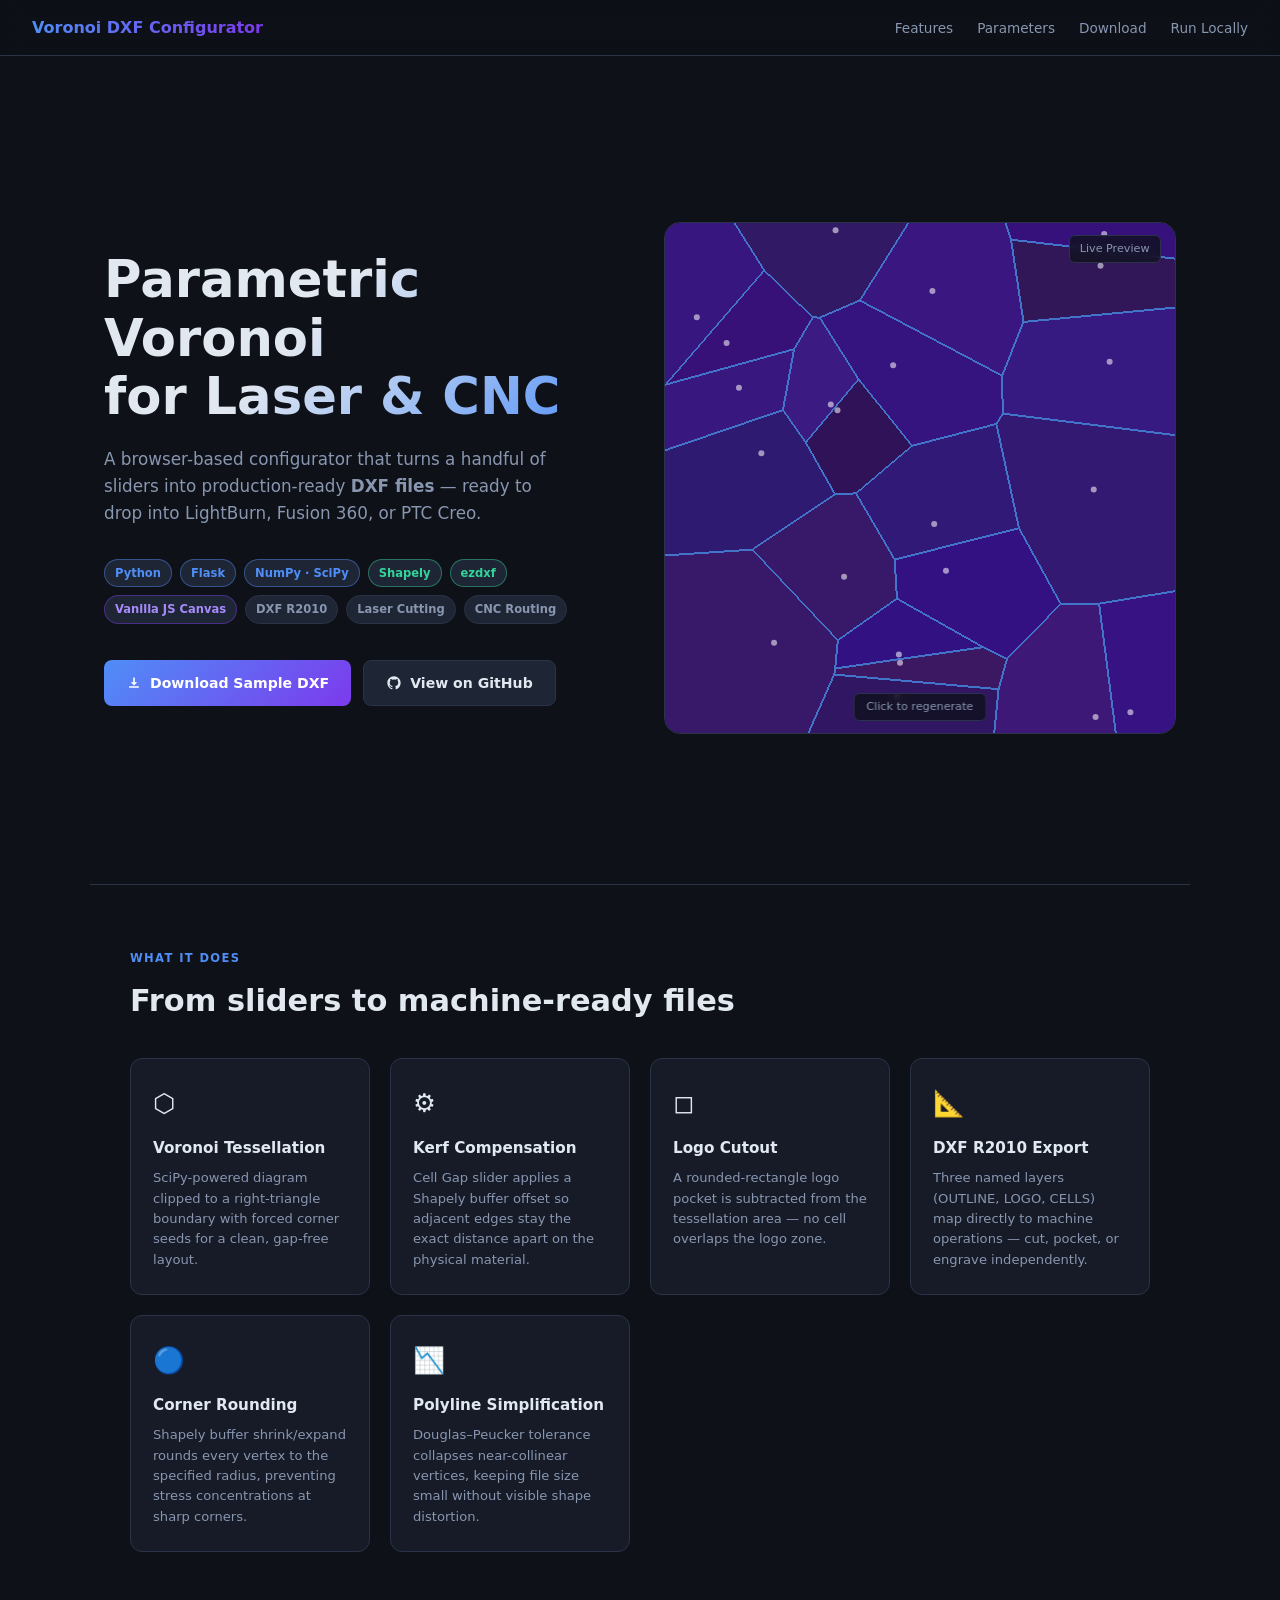
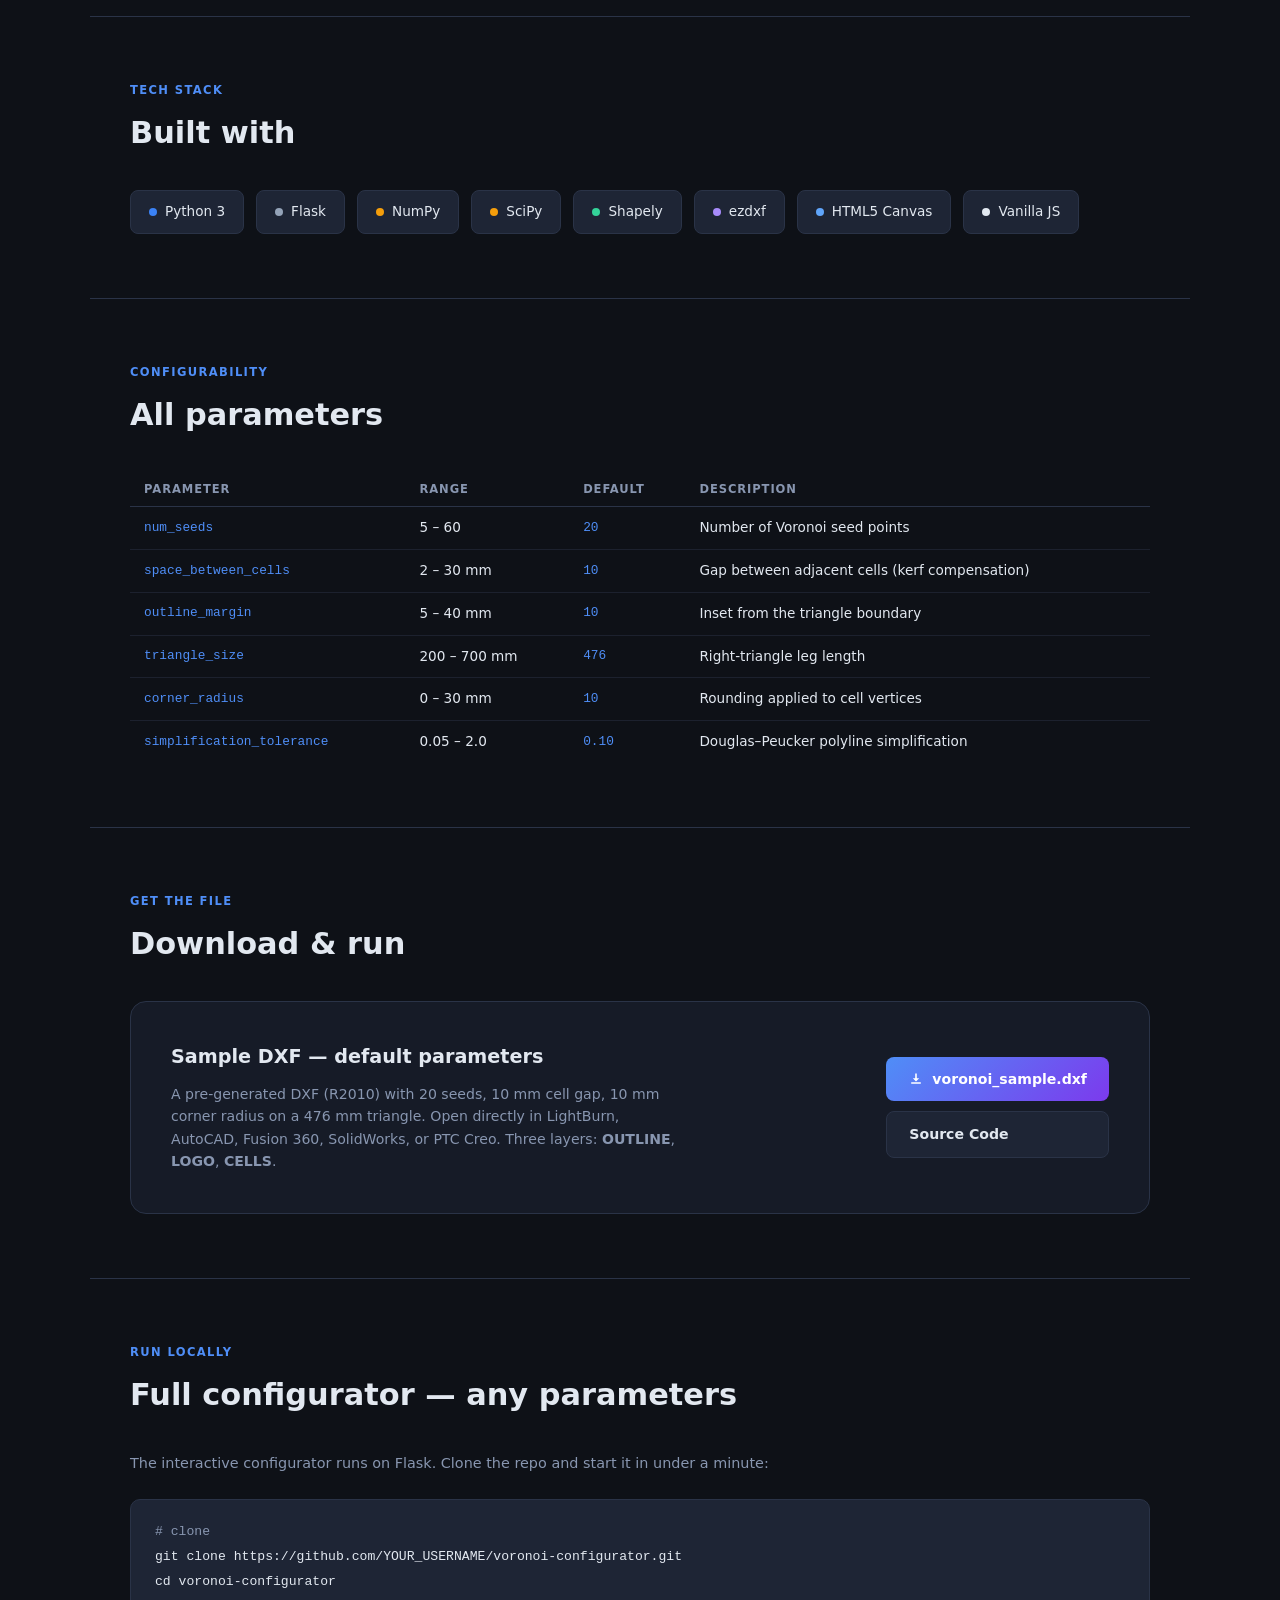
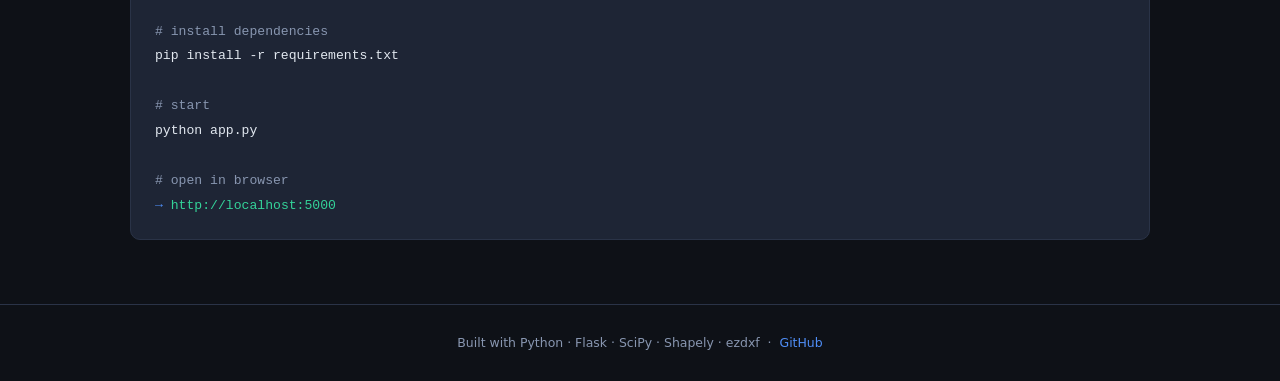
==== docs/index.html @ b0cc377a "Add files via upload" ====
<!DOCTYPE html>
<html lang="en">
<head>
  <meta charset="UTF-8" />
  <meta name="viewport" content="width=device-width, initial-scale=1.0" />
  <title>Voronoi DXF Configurator — Portfolio</title>
  <style>
    *, *::before, *::after { box-sizing: border-box; margin: 0; padding: 0; }

    :root {
      --bg:       #0e1117;
      --surface:  #161b27;
      --surface2: #1e2535;
      --border:   #2a3347;
      --accent:   #4f8ef7;
      --accent2:  #7c3aed;
      --text:     #e2e8f0;
      --muted:    #8896b0;
      --green:    #34d399;
      --cell:     #60a5fa;
    }

    html { scroll-behavior: smooth; }

    body {
      font-family: 'Segoe UI', system-ui, sans-serif;
      background: var(--bg);
      color: var(--text);
      line-height: 1.6;
    }

    /* ── Nav ── */
    nav {
      position: sticky;
      top: 0;
      z-index: 100;
      background: rgba(14,17,23,0.85);
      backdrop-filter: blur(10px);
      border-bottom: 1px solid var(--border);
      padding: 0 32px;
      display: flex;
      align-items: center;
      justify-content: space-between;
      height: 56px;
    }

    .nav-brand {
      font-weight: 700;
      font-size: 1rem;
      background: linear-gradient(90deg, var(--accent), var(--accent2));
      -webkit-background-clip: text;
      -webkit-text-fill-color: transparent;
      background-clip: text;
    }

    .nav-links { display: flex; gap: 24px; list-style: none; }
    .nav-links a {
      color: var(--muted);
      text-decoration: none;
      font-size: 0.85rem;
      transition: color 0.15s;
    }
    .nav-links a:hover { color: var(--text); }

    /* ── Hero ── */
    .hero {
      min-height: 92vh;
      display: grid;
      grid-template-columns: 1fr 1fr;
      align-items: center;
      gap: 48px;
      padding: 64px 64px 48px;
      max-width: 1200px;
      margin: 0 auto;
    }

    .hero-text h1 {
      font-size: clamp(2rem, 4vw, 3.2rem);
      font-weight: 800;
      line-height: 1.15;
      margin-bottom: 20px;
      background: linear-gradient(135deg, var(--text) 40%, var(--accent));
      -webkit-background-clip: text;
      -webkit-text-fill-color: transparent;
      background-clip: text;
    }

    .hero-text p {
      color: var(--muted);
      font-size: 1.05rem;
      margin-bottom: 32px;
      max-width: 460px;
    }

    .badge-row {
      display: flex;
      flex-wrap: wrap;
      gap: 8px;
      margin-bottom: 36px;
    }

    .badge {
      font-size: 0.72rem;
      font-weight: 600;
      padding: 4px 10px;
      border-radius: 20px;
      border: 1px solid var(--border);
      color: var(--muted);
      background: var(--surface2);
    }
    .badge.blue  { border-color: rgba(79,142,247,.45); color: var(--accent); }
    .badge.green { border-color: rgba(52,211,153,.45); color: var(--green); }
    .badge.purple{ border-color: rgba(124,58,237,.45); color: #a78bfa; }

    .btn-row { display: flex; gap: 12px; flex-wrap: wrap; }

    .btn {
      display: inline-flex;
      align-items: center;
      gap: 8px;
      padding: 11px 22px;
      border-radius: 8px;
      font-size: 0.88rem;
      font-weight: 600;
      text-decoration: none;
      border: none;
      cursor: pointer;
      transition: opacity .18s, transform .1s;
    }
    .btn:hover { opacity: 0.85; }
    .btn:active { transform: scale(0.97); }
    .btn-primary {
      background: linear-gradient(135deg, var(--accent), var(--accent2));
      color: #fff;
    }
    .btn-secondary {
      background: var(--surface2);
      color: var(--text);
      border: 1px solid var(--border);
    }

    /* ── Live canvas ── */
    .canvas-card {
      background: var(--surface);
      border: 1px solid var(--border);
      border-radius: 16px;
      overflow: hidden;
      position: relative;
      aspect-ratio: 1 / 1;
    }

    #heroCanvas {
      width: 100%;
      height: 100%;
      display: block;
    }

    .canvas-badge {
      position: absolute;
      top: 12px;
      right: 14px;
      background: rgba(14,17,23,.75);
      backdrop-filter: blur(6px);
      border: 1px solid var(--border);
      border-radius: 6px;
      padding: 4px 10px;
      font-size: 0.7rem;
      color: var(--muted);
    }

    .canvas-hint {
      position: absolute;
      bottom: 12px;
      left: 50%;
      transform: translateX(-50%);
      background: rgba(14,17,23,.75);
      backdrop-filter: blur(6px);
      border: 1px solid var(--border);
      border-radius: 6px;
      padding: 4px 12px;
      font-size: 0.7rem;
      color: var(--muted);
      white-space: nowrap;
    }

    /* ── Sections ── */
    section {
      max-width: 1100px;
      margin: 0 auto;
      padding: 64px 40px;
    }

    .section-label {
      font-size: 0.72rem;
      font-weight: 700;
      text-transform: uppercase;
      letter-spacing: .12em;
      color: var(--accent);
      margin-bottom: 10px;
    }

    section h2 {
      font-size: clamp(1.4rem, 2.5vw, 1.9rem);
      font-weight: 700;
      margin-bottom: 32px;
    }

    /* ── Features grid ── */
    .features-grid {
      display: grid;
      grid-template-columns: repeat(auto-fit, minmax(240px, 1fr));
      gap: 20px;
    }

    .feature-card {
      background: var(--surface);
      border: 1px solid var(--border);
      border-radius: 12px;
      padding: 24px 22px;
      transition: border-color .2s;
    }
    .feature-card:hover { border-color: var(--accent); }

    .feature-icon {
      font-size: 1.6rem;
      margin-bottom: 12px;
    }

    .feature-card h3 {
      font-size: 0.95rem;
      font-weight: 600;
      margin-bottom: 8px;
    }

    .feature-card p {
      font-size: 0.82rem;
      color: var(--muted);
      line-height: 1.55;
    }

    /* ── Stack ── */
    .stack-grid {
      display: flex;
      flex-wrap: wrap;
      gap: 12px;
    }

    .stack-pill {
      background: var(--surface2);
      border: 1px solid var(--border);
      border-radius: 8px;
      padding: 10px 18px;
      font-size: 0.85rem;
      font-weight: 500;
      color: var(--text);
      display: flex;
      align-items: center;
      gap: 8px;
    }

    .stack-pill .dot {
      width: 8px;
      height: 8px;
      border-radius: 50%;
    }

    /* ── Params table ── */
    .params-table {
      width: 100%;
      border-collapse: collapse;
      font-size: 0.85rem;
    }
    .params-table th {
      text-align: left;
      color: var(--muted);
      font-size: 0.72rem;
      font-weight: 600;
      text-transform: uppercase;
      letter-spacing: .08em;
      padding: 8px 14px;
      border-bottom: 1px solid var(--border);
    }
    .params-table td {
      padding: 10px 14px;
      border-bottom: 1px solid rgba(42,51,71,.5);
    }
    .params-table tr:last-child td { border-bottom: none; }
    .params-table tr:hover td { background: var(--surface2); }
    .mono {
      font-family: 'Consolas', monospace;
      font-size: 0.8rem;
      color: var(--accent);
    }

    /* ── Download ── */
    .download-card {
      background: var(--surface);
      border: 1px solid var(--border);
      border-radius: 16px;
      padding: 40px;
      display: grid;
      grid-template-columns: 1fr auto;
      gap: 32px;
      align-items: center;
    }

    .download-card h3 {
      font-size: 1.2rem;
      font-weight: 700;
      margin-bottom: 10px;
    }

    .download-card p {
      color: var(--muted);
      font-size: 0.88rem;
      max-width: 520px;
    }

    .download-actions { display: flex; flex-direction: column; gap: 10px; }

    /* ── Install block ── */
    .code-block {
      background: var(--surface2);
      border: 1px solid var(--border);
      border-radius: 10px;
      padding: 20px 24px;
      font-family: 'Consolas', monospace;
      font-size: 0.82rem;
      color: var(--text);
      line-height: 1.9;
    }

    .code-block .c { color: var(--muted); }
    .code-block .k { color: var(--accent); }
    .code-block .s { color: var(--green); }

    /* ── Footer ── */
    footer {
      border-top: 1px solid var(--border);
      padding: 28px 40px;
      text-align: center;
      color: var(--muted);
      font-size: 0.78rem;
    }

    footer a { color: var(--accent); text-decoration: none; }

    /* ── Divider ── */
    .divider {
      height: 1px;
      background: var(--border);
      max-width: 1100px;
      margin: 0 auto;
    }

    /* ── Responsive ── */
    @media (max-width: 820px) {
      .hero {
        grid-template-columns: 1fr;
        padding: 40px 24px 32px;
        min-height: auto;
        gap: 32px;
      }
      section { padding: 48px 24px; }
      .download-card { grid-template-columns: 1fr; }
      nav { padding: 0 20px; }
      .nav-links { display: none; }
    }
  </style>
</head>
<body>

<!-- ── Nav ── -->
<nav>
  <span class="nav-brand">Voronoi DXF Configurator</span>
  <ul class="nav-links">
    <li><a href="#features">Features</a></li>
    <li><a href="#parameters">Parameters</a></li>
    <li><a href="#download">Download</a></li>
    <li><a href="#install">Run Locally</a></li>
  </ul>
</nav>

<!-- ── Hero ── -->
<div class="hero">
  <div class="hero-text">
    <h1>Parametric Voronoi<br/>for Laser &amp; CNC</h1>
    <p>
      A browser-based configurator that turns a handful of sliders into
      production-ready <strong>DXF files</strong> — ready to drop into
      LightBurn, Fusion 360, or PTC Creo.
    </p>

    <div class="badge-row">
      <span class="badge blue">Python</span>
      <span class="badge blue">Flask</span>
      <span class="badge blue">NumPy · SciPy</span>
      <span class="badge green">Shapely</span>
      <span class="badge green">ezdxf</span>
      <span class="badge purple">Vanilla JS Canvas</span>
      <span class="badge">DXF R2010</span>
      <span class="badge">Laser Cutting</span>
      <span class="badge">CNC Routing</span>
    </div>

    <div class="btn-row">
      <a href="voronoi_sample.dxf" download class="btn btn-primary">
        <svg width="16" height="16" viewBox="0 0 20 20" fill="currentColor">
          <path d="M10 13l-4-4h3V3h2v6h3l-4 4zm-6 3h12v-2H4v2z"/>
        </svg>
        Download Sample DXF
      </a>
      <a href="https://github.com/YOUR_USERNAME/voronoi-configurator" class="btn btn-secondary">
        <svg width="16" height="16" viewBox="0 0 24 24" fill="currentColor">
          <path d="M12 2C6.477 2 2 6.477 2 12c0 4.418 2.865 8.166 6.839 9.489.5.092.682-.217.682-.482 0-.237-.009-.868-.013-1.703-2.782.605-3.369-1.342-3.369-1.342-.454-1.154-1.11-1.462-1.11-1.462-.908-.62.069-.608.069-.608 1.003.07 1.531 1.03 1.531 1.03.892 1.529 2.341 1.087 2.91.832.092-.647.35-1.088.636-1.338-2.22-.253-4.555-1.11-4.555-4.943 0-1.091.39-1.984 1.029-2.683-.103-.253-.446-1.27.098-2.647 0 0 .84-.269 2.75 1.025A9.578 9.578 0 0112 6.836c.85.004 1.705.114 2.504.336 1.909-1.294 2.747-1.025 2.747-1.025.546 1.377.203 2.394.1 2.647.64.699 1.028 1.592 1.028 2.683 0 3.842-2.339 4.687-4.566 4.934.359.309.678.919.678 1.852 0 1.336-.012 2.415-.012 2.741 0 .267.18.578.688.48C19.138 20.163 22 16.418 22 12c0-5.523-4.477-10-10-10z"/>
        </svg>
        View on GitHub
      </a>
    </div>
  </div>

  <!-- Live preview canvas -->
  <div class="canvas-card">
    <canvas id="heroCanvas"></canvas>
    <span class="canvas-badge">Live Preview</span>
    <span class="canvas-hint">Click to regenerate</span>
  </div>
</div>

<div class="divider"></div>

<!-- ── Features ── -->
<section id="features">
  <p class="section-label">What it does</p>
  <h2>From sliders to machine-ready files</h2>

  <div class="features-grid">
    <div class="feature-card">
      <div class="feature-icon">⬡</div>
      <h3>Voronoi Tessellation</h3>
      <p>SciPy-powered diagram clipped to a right-triangle boundary with forced corner seeds for a clean, gap-free layout.</p>
    </div>
    <div class="feature-card">
      <div class="feature-icon">⚙️</div>
      <h3>Kerf Compensation</h3>
      <p>Cell Gap slider applies a Shapely buffer offset so adjacent edges stay the exact distance apart on the physical material.</p>
    </div>
    <div class="feature-card">
      <div class="feature-icon">◻️</div>
      <h3>Logo Cutout</h3>
      <p>A rounded-rectangle logo pocket is subtracted from the tessellation area — no cell overlaps the logo zone.</p>
    </div>
    <div class="feature-card">
      <div class="feature-icon">📐</div>
      <h3>DXF R2010 Export</h3>
      <p>Three named layers (OUTLINE, LOGO, CELLS) map directly to machine operations — cut, pocket, or engrave independently.</p>
    </div>
    <div class="feature-card">
      <div class="feature-icon">🔵</div>
      <h3>Corner Rounding</h3>
      <p>Shapely buffer shrink/expand rounds every vertex to the specified radius, preventing stress concentrations at sharp corners.</p>
    </div>
    <div class="feature-card">
      <div class="feature-icon">📉</div>
      <h3>Polyline Simplification</h3>
      <p>Douglas–Peucker tolerance collapses near-collinear vertices, keeping file size small without visible shape distortion.</p>
    </div>
  </div>
</section>

<div class="divider"></div>

<!-- ── Stack ── -->
<section>
  <p class="section-label">Tech Stack</p>
  <h2>Built with</h2>
  <div class="stack-grid">
    <div class="stack-pill"><span class="dot" style="background:#3b82f6"></span>Python 3</div>
    <div class="stack-pill"><span class="dot" style="background:#94a3b8"></span>Flask</div>
    <div class="stack-pill"><span class="dot" style="background:#f59e0b"></span>NumPy</div>
    <div class="stack-pill"><span class="dot" style="background:#f59e0b"></span>SciPy</div>
    <div class="stack-pill"><span class="dot" style="background:#34d399"></span>Shapely</div>
    <div class="stack-pill"><span class="dot" style="background:#a78bfa"></span>ezdxf</div>
    <div class="stack-pill"><span class="dot" style="background:#60a5fa"></span>HTML5 Canvas</div>
    <div class="stack-pill"><span class="dot" style="background:#e2e8f0"></span>Vanilla JS</div>
  </div>
</section>

<div class="divider"></div>

<!-- ── Parameters ── -->
<section id="parameters">
  <p class="section-label">Configurability</p>
  <h2>All parameters</h2>
  <table class="params-table">
    <thead>
      <tr>
        <th>Parameter</th>
        <th>Range</th>
        <th>Default</th>
        <th>Description</th>
      </tr>
    </thead>
    <tbody>
      <tr>
        <td class="mono">num_seeds</td>
        <td>5 – 60</td>
        <td class="mono">20</td>
        <td>Number of Voronoi seed points</td>
      </tr>
      <tr>
        <td class="mono">space_between_cells</td>
        <td>2 – 30 mm</td>
        <td class="mono">10</td>
        <td>Gap between adjacent cells (kerf compensation)</td>
      </tr>
      <tr>
        <td class="mono">outline_margin</td>
        <td>5 – 40 mm</td>
        <td class="mono">10</td>
        <td>Inset from the triangle boundary</td>
      </tr>
      <tr>
        <td class="mono">triangle_size</td>
        <td>200 – 700 mm</td>
        <td class="mono">476</td>
        <td>Right-triangle leg length</td>
      </tr>
      <tr>
        <td class="mono">corner_radius</td>
        <td>0 – 30 mm</td>
        <td class="mono">10</td>
        <td>Rounding applied to cell vertices</td>
      </tr>
      <tr>
        <td class="mono">simplification_tolerance</td>
        <td>0.05 – 2.0</td>
        <td class="mono">0.10</td>
        <td>Douglas–Peucker polyline simplification</td>
      </tr>
    </tbody>
  </table>
</section>

<div class="divider"></div>

<!-- ── Download ── -->
<section id="download">
  <p class="section-label">Get the file</p>
  <h2>Download &amp; run</h2>

  <div class="download-card">
    <div>
      <h3>Sample DXF — default parameters</h3>
      <p>
        A pre-generated DXF (R2010) with 20 seeds, 10 mm cell gap, 10 mm corner radius on a 476 mm triangle.
        Open directly in LightBurn, AutoCAD, Fusion 360, SolidWorks, or PTC Creo.
        Three layers: <strong>OUTLINE</strong>, <strong>LOGO</strong>, <strong>CELLS</strong>.
      </p>
    </div>
    <div class="download-actions">
      <a href="voronoi_sample.dxf" download class="btn btn-primary">
        <svg width="16" height="16" viewBox="0 0 20 20" fill="currentColor">
          <path d="M10 13l-4-4h3V3h2v6h3l-4 4zm-6 3h12v-2H4v2z"/>
        </svg>
        voronoi_sample.dxf
      </a>
      <a href="https://github.com/YOUR_USERNAME/voronoi-configurator" class="btn btn-secondary">
        Source Code
      </a>
    </div>
  </div>
</section>

<div class="divider"></div>

<!-- ── Install ── -->
<section id="install">
  <p class="section-label">Run Locally</p>
  <h2>Full configurator — any parameters</h2>
  <p style="color:var(--muted);margin-bottom:24px;font-size:.9rem;">
    The interactive configurator runs on Flask. Clone the repo and start it in under a minute:
  </p>
  <div class="code-block">
    <span class="c"># clone</span><br/>
    git clone https://github.com/YOUR_USERNAME/voronoi-configurator.git<br/>
    cd voronoi-configurator<br/><br/>
    <span class="c"># install dependencies</span><br/>
    pip install -r requirements.txt<br/><br/>
    <span class="c"># start</span><br/>
    python app.py<br/><br/>
    <span class="c"># open in browser</span><br/>
    <span class="k">→</span> <span class="s">http://localhost:5000</span>
  </div>
</section>

<footer>
  Built with Python · Flask · SciPy · Shapely · ezdxf &nbsp;·&nbsp;
  <a href="https://github.com/YOUR_USERNAME/voronoi-configurator">GitHub</a>
</footer>

<!-- ── Live Voronoi Canvas (pure JS, no dependencies) ── -->
<script>
(function () {
  const canvas = document.getElementById('heroCanvas');
  const ctx = canvas.getContext('2d');

  const COLORS = {
    bg:      '#161b27',
    outline: '#94a3b8',
    logo:    '#34d399',
    cell:    '#60a5fa',
    border:  '#2a3347',
  };

  function resize() {
    const rect = canvas.parentElement.getBoundingClientRect();
    canvas.width  = rect.width  * devicePixelRatio;
    canvas.height = rect.height * devicePixelRatio;
    canvas.style.width  = rect.width  + 'px';
    canvas.style.height = rect.height + 'px';
    draw();
  }

  /* ── Simple Fortune-free Voronoi via random seeds + nearest-point ──
     We draw it by painting each pixel to its nearest seed (scanline).
     For a portfolio preview this is plenty fast at canvas resolution.   */

  let seeds = [];

  function makeDiagram() {
    const W = canvas.width, H = canvas.height;
    const N = 22;
    seeds = [];
    for (let i = 0; i < N; i++) {
      seeds.push({ x: Math.random() * W, y: Math.random() * H,
        r: Math.round(Math.random() * 60 + 160),
        g: Math.round(Math.random() * 40 + 80),
        b: Math.round(Math.random() * 80 + 160) });
    }
  }

  function draw() {
    const W = canvas.width, H = canvas.height;
    if (!seeds.length) makeDiagram();

    ctx.fillStyle = COLORS.bg;
    ctx.fillRect(0, 0, W, H);

    /* -- Voronoi fill via ImageData -- */
    const img = ctx.createImageData(W, H);
    const d   = img.data;
    for (let y = 0; y < H; y++) {
      for (let x = 0; x < W; x++) {
        let best = Infinity, bi = 0;
        for (let i = 0; i < seeds.length; i++) {
          const dx = x - seeds[i].x, dy = y - seeds[i].y;
          const dist = dx*dx + dy*dy;
          if (dist < best) { best = dist; bi = i; }
        }
        const idx = (y * W + x) * 4;
        d[idx]   = seeds[bi].r * 0.28 | 0;
        d[idx+1] = seeds[bi].g * 0.22 | 0;
        d[idx+2] = seeds[bi].b * 0.55 | 0;
        d[idx+3] = 255;
      }
    }
    ctx.putImageData(img, 0, 0);

    /* -- Cell boundary lines -- */
    const gap = 3 * devicePixelRatio;
    for (let y = 0; y < H; y++) {
      for (let x = 0; x < W; x++) {
        const idx = (y * W + x) * 4;
        // check neighbours for region change
        let isEdge = false;
        const offsets = [[1,0],[-1,0],[0,1],[0,-1]];
        const cell = nearestSeed(x, y);
        for (const [ox, oy] of offsets) {
          const nx = x+ox, ny = y+oy;
          if (nx >= 0 && nx < W && ny >= 0 && ny < H) {
            if (nearestSeed(nx, ny) !== cell) { isEdge = true; break; }
          }
        }
        if (isEdge) {
          d[idx]   = 79;
          d[idx+1] = 142;
          d[idx+2] = 247;
          d[idx+3] = 200;
        }
      }
    }
    ctx.putImageData(img, 0, 0);

    /* -- Seed dots -- */
    for (const s of seeds) {
      ctx.beginPath();
      ctx.arc(s.x, s.y, 3 * devicePixelRatio, 0, Math.PI * 2);
      ctx.fillStyle = 'rgba(255,255,255,0.55)';
      ctx.fill();
    }
  }

  function nearestSeed(x, y) {
    let best = Infinity, bi = 0;
    for (let i = 0; i < seeds.length; i++) {
      const dx = x - seeds[i].x, dy = y - seeds[i].y;
      const dist = dx*dx + dy*dy;
      if (dist < best) { best = dist; bi = i; }
    }
    return bi;
  }

  canvas.addEventListener('click', () => { seeds = []; makeDiagram(); draw(); });
  window.addEventListener('resize', resize);
  resize();
})();
</script>

</body>
</html>
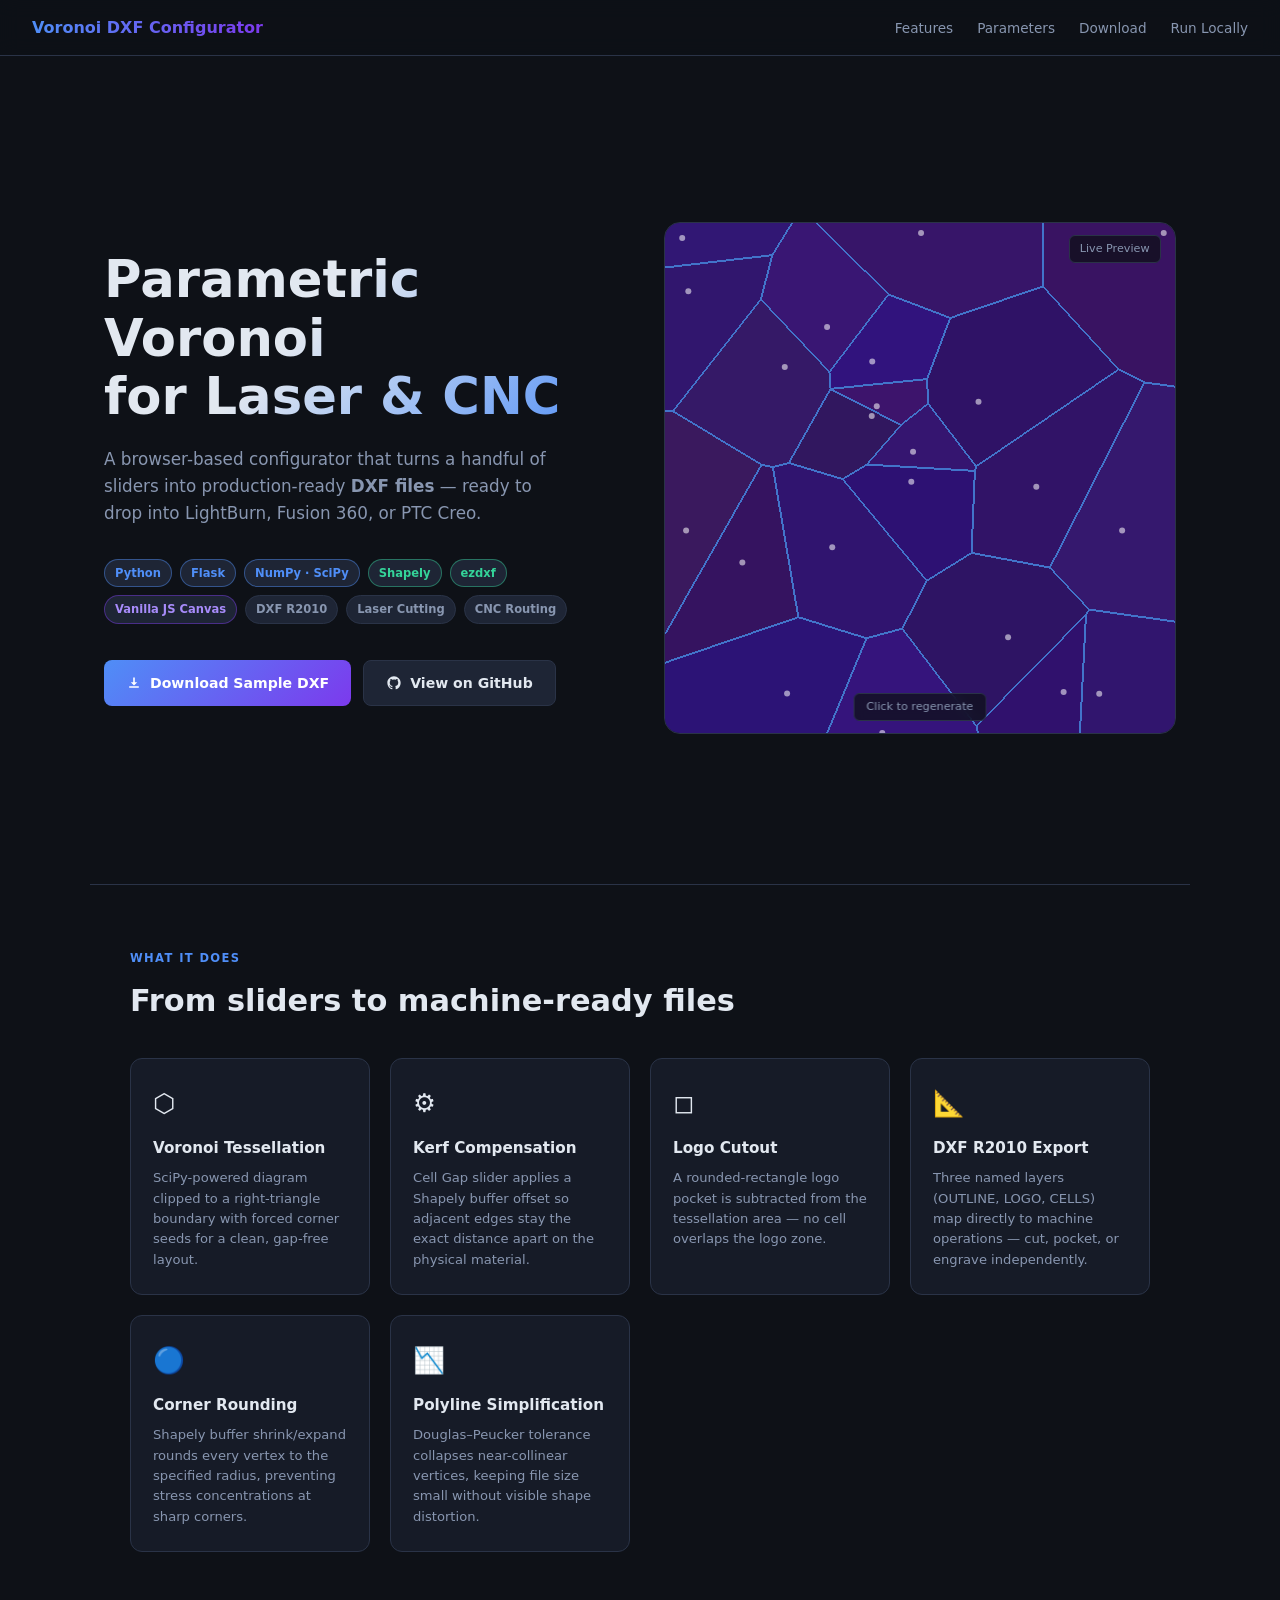
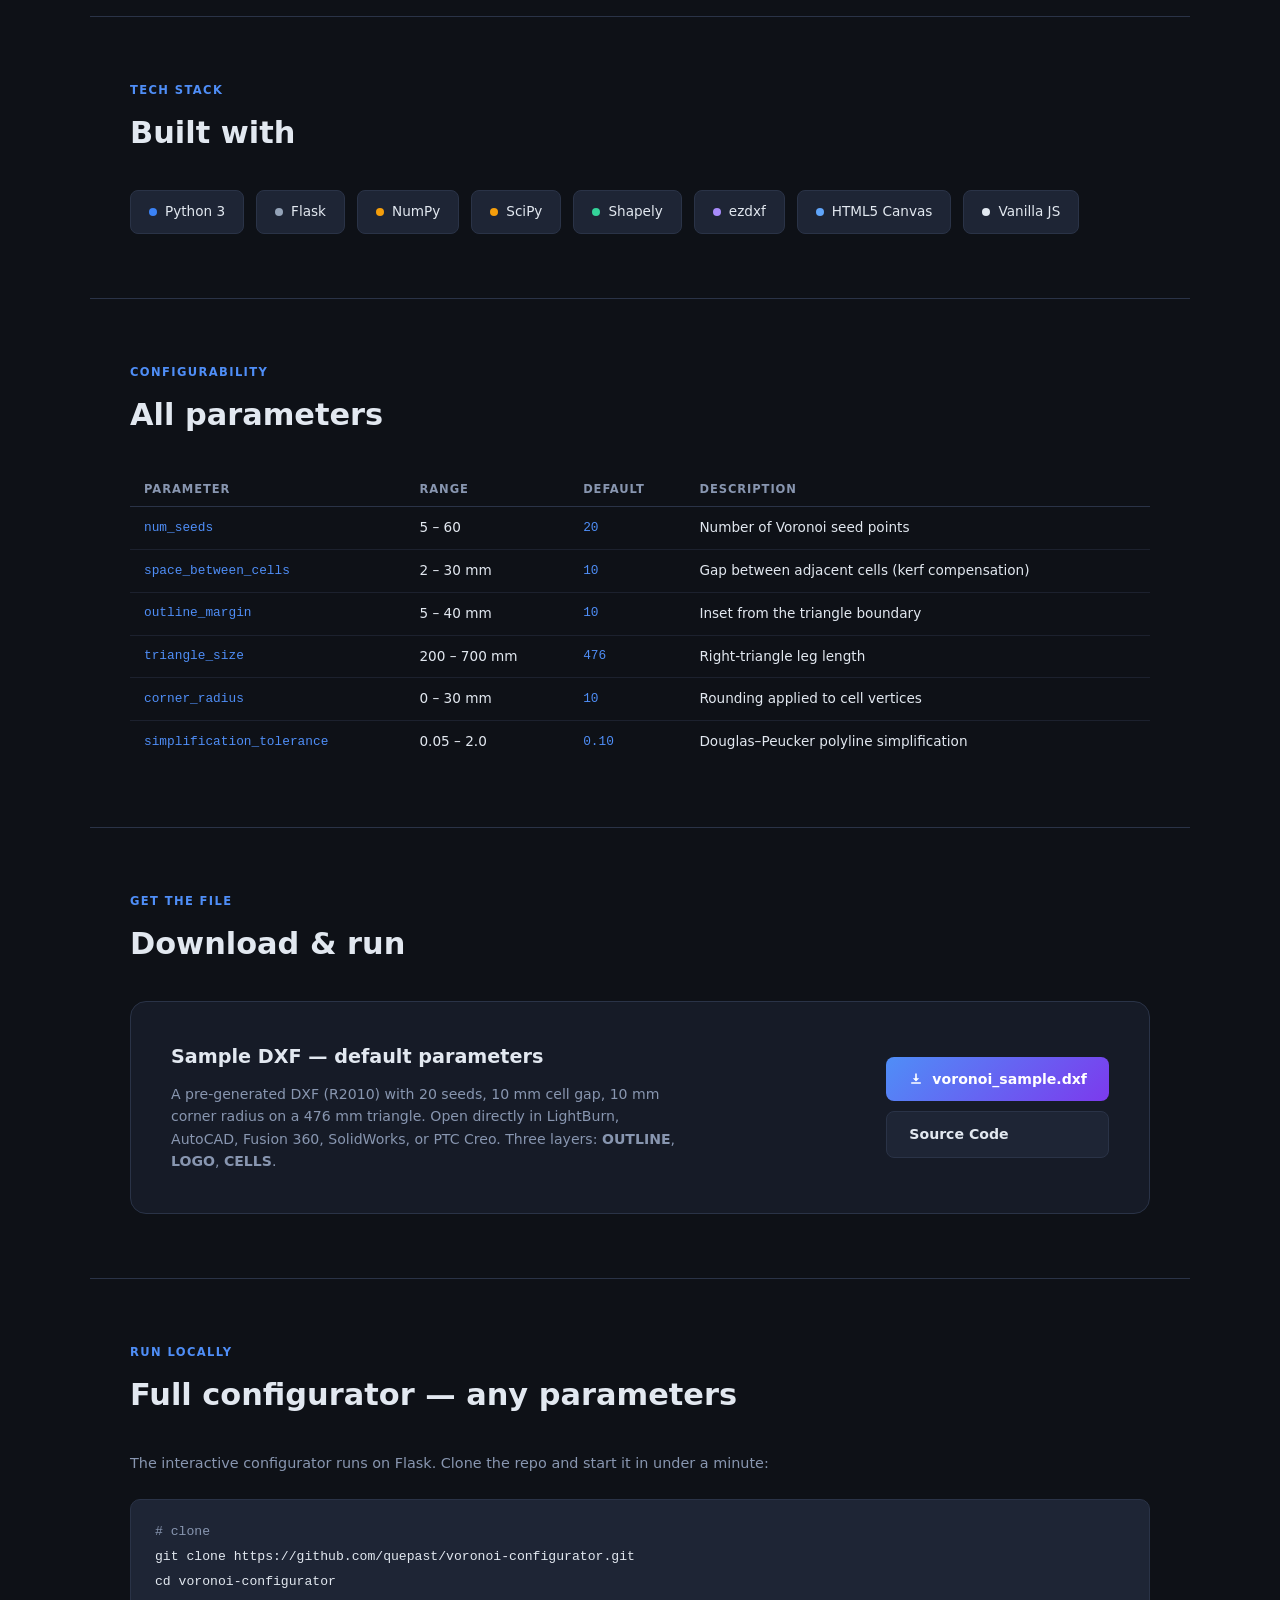
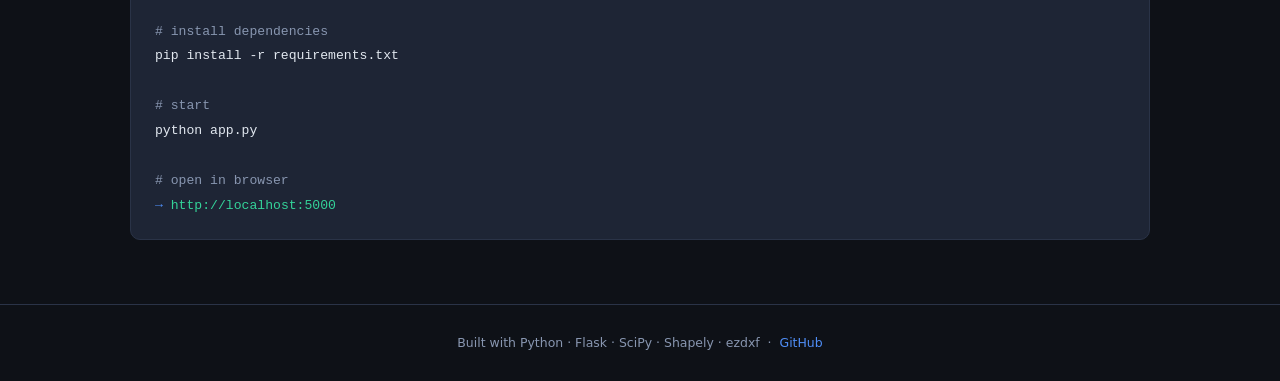
==== commit 4791b081: "Add files via upload" ====
--- a/docs/index.html
+++ b/docs/index.html
@@ -410,7 +410,7 @@
         </svg>
         Download Sample DXF
       </a>
-      <a href="https://github.com/YOUR_USERNAME/voronoi-configurator" class="btn btn-secondary">
+      <a href="https://github.com/quepast/voronoi-configurator" class="btn btn-secondary">
         <svg width="16" height="16" viewBox="0 0 24 24" fill="currentColor">
           <path d="M12 2C6.477 2 2 6.477 2 12c0 4.418 2.865 8.166 6.839 9.489.5.092.682-.217.682-.482 0-.237-.009-.868-.013-1.703-2.782.605-3.369-1.342-3.369-1.342-.454-1.154-1.11-1.462-1.11-1.462-.908-.62.069-.608.069-.608 1.003.07 1.531 1.03 1.531 1.03.892 1.529 2.341 1.087 2.91.832.092-.647.35-1.088.636-1.338-2.22-.253-4.555-1.11-4.555-4.943 0-1.091.39-1.984 1.029-2.683-.103-.253-.446-1.27.098-2.647 0 0 .84-.269 2.75 1.025A9.578 9.578 0 0112 6.836c.85.004 1.705.114 2.504.336 1.909-1.294 2.747-1.025 2.747-1.025.546 1.377.203 2.394.1 2.647.64.699 1.028 1.592 1.028 2.683 0 3.842-2.339 4.687-4.566 4.934.359.309.678.919.678 1.852 0 1.336-.012 2.415-.012 2.741 0 .267.18.578.688.48C19.138 20.163 22 16.418 22 12c0-5.523-4.477-10-10-10z"/>
         </svg>
@@ -565,7 +565,7 @@
         </svg>
         voronoi_sample.dxf
       </a>
-      <a href="https://github.com/YOUR_USERNAME/voronoi-configurator" class="btn btn-secondary">
+      <a href="https://github.com/quepast/voronoi-configurator" class="btn btn-secondary">
         Source Code
       </a>
     </div>
@@ -583,7 +583,7 @@
   </p>
   <div class="code-block">
     <span class="c"># clone</span><br/>
-    git clone https://github.com/YOUR_USERNAME/voronoi-configurator.git<br/>
+    git clone https://github.com/quepast/voronoi-configurator.git<br/>
     cd voronoi-configurator<br/><br/>
     <span class="c"># install dependencies</span><br/>
     pip install -r requirements.txt<br/><br/>
@@ -596,7 +596,7 @@
 
 <footer>
   Built with Python · Flask · SciPy · Shapely · ezdxf &nbsp;·&nbsp;
-  <a href="https://github.com/YOUR_USERNAME/voronoi-configurator">GitHub</a>
+  <a href="https://github.com/quepast/voronoi-configurator">GitHub</a>
 </footer>
 
 <!-- ── Live Voronoi Canvas (pure JS, no dependencies) ── -->
